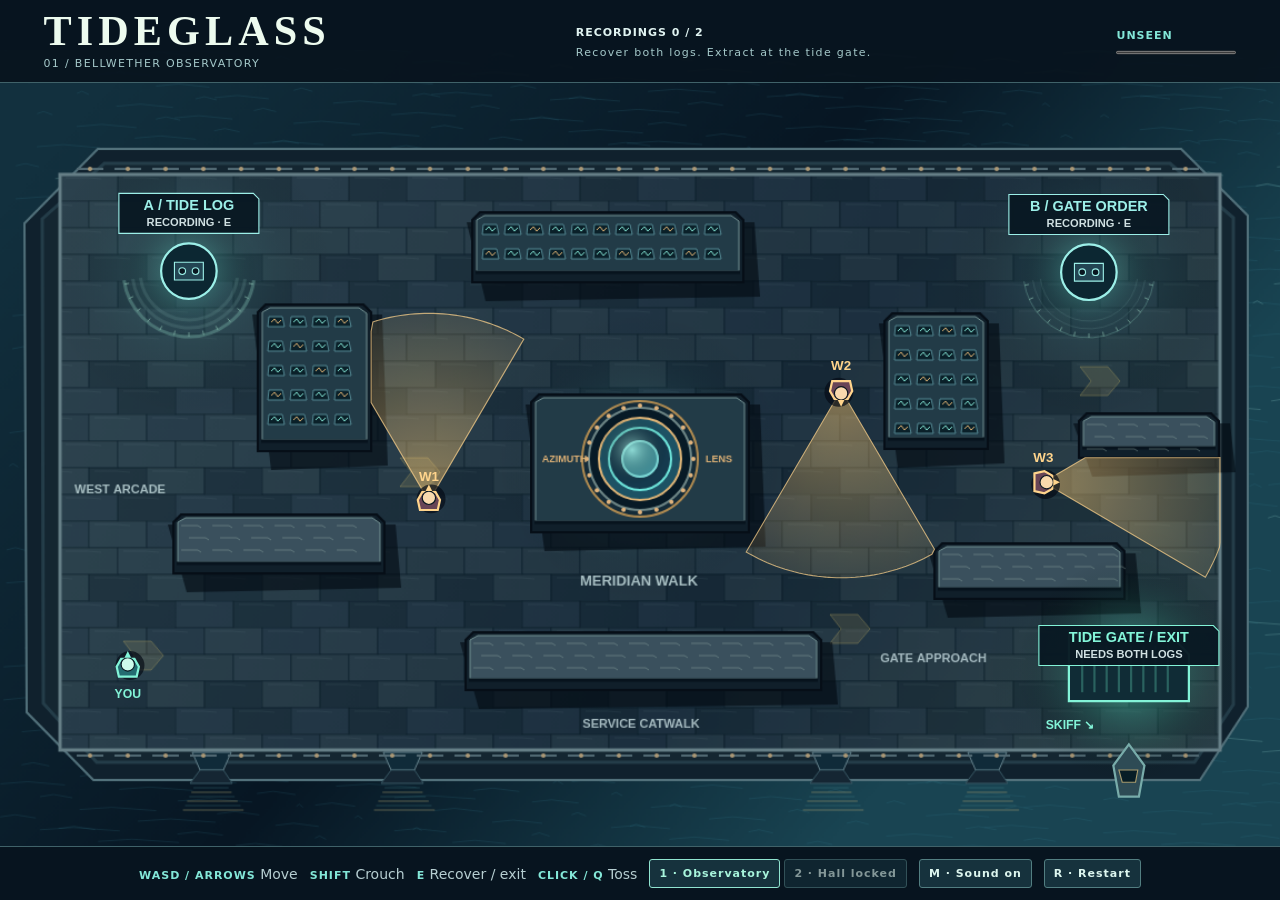
==== index.html @ ace94b81 "Publish project with Chinese and English usage instructions" ====
<!doctype html>
<html lang="en">
<meta charset="utf-8">
<meta name="viewport" content="width=device-width, initial-scale=1">
<meta http-equiv="refresh" content="0; url=./game/index.html">
<title>TIDEGLASS</title>
<p><a href="./game/index.html">打开作品 / Open TIDEGLASS</a></p>
</html>
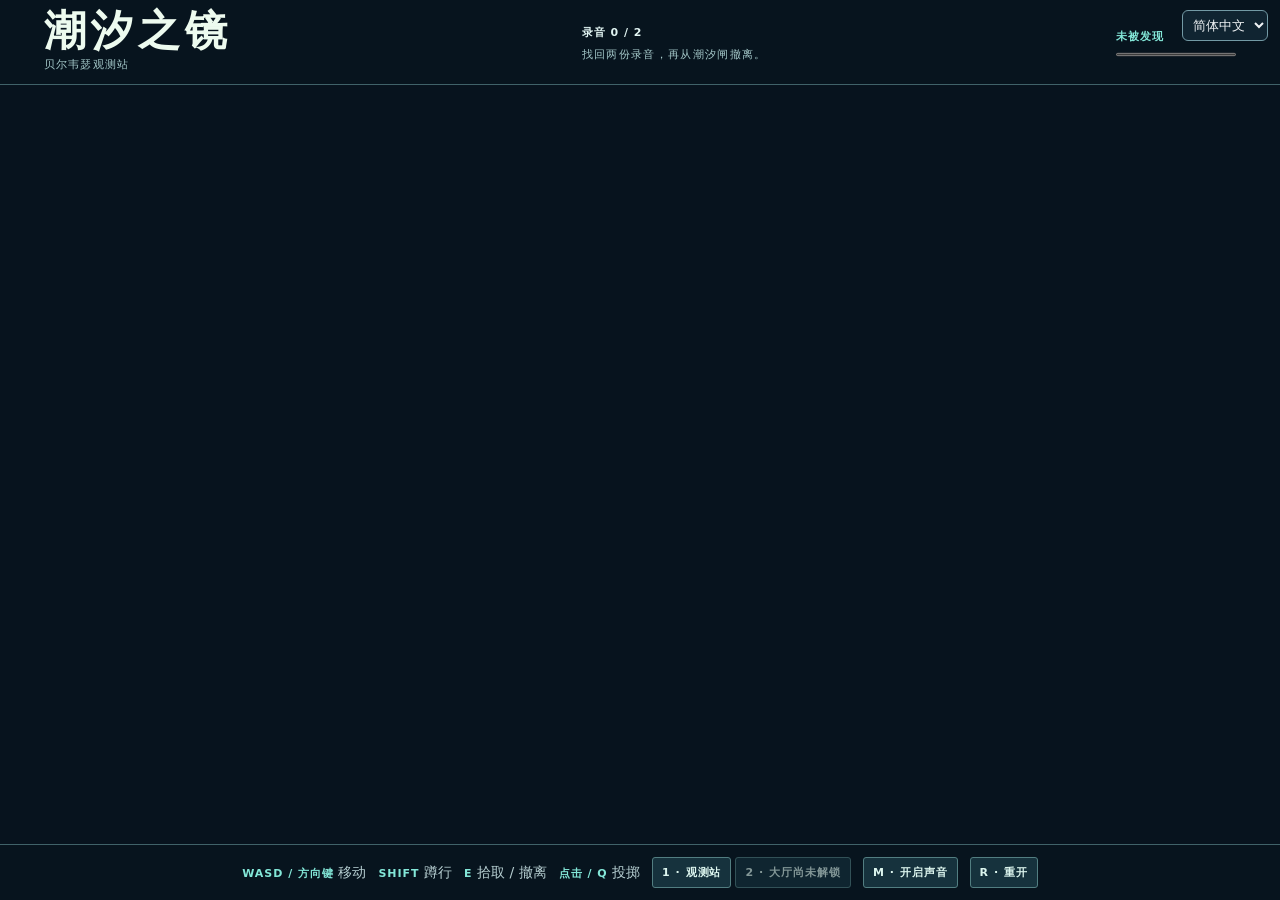
==== commit befc3f25: "Localize the public release in Simplified Chinese and English" ====
--- a/index.html
+++ b/index.html
@@ -1,8 +1,8 @@
 <!doctype html>
-<html lang="en">
+<html lang="zh-CN">
 <meta charset="utf-8">
 <meta name="viewport" content="width=device-width, initial-scale=1">
 <meta http-equiv="refresh" content="0; url=./game/index.html">
-<title>TIDEGLASS</title>
+<title>潮汐之镜 / TIDEGLASS</title>
 <p><a href="./game/index.html">打开作品 / Open TIDEGLASS</a></p>
 </html>
